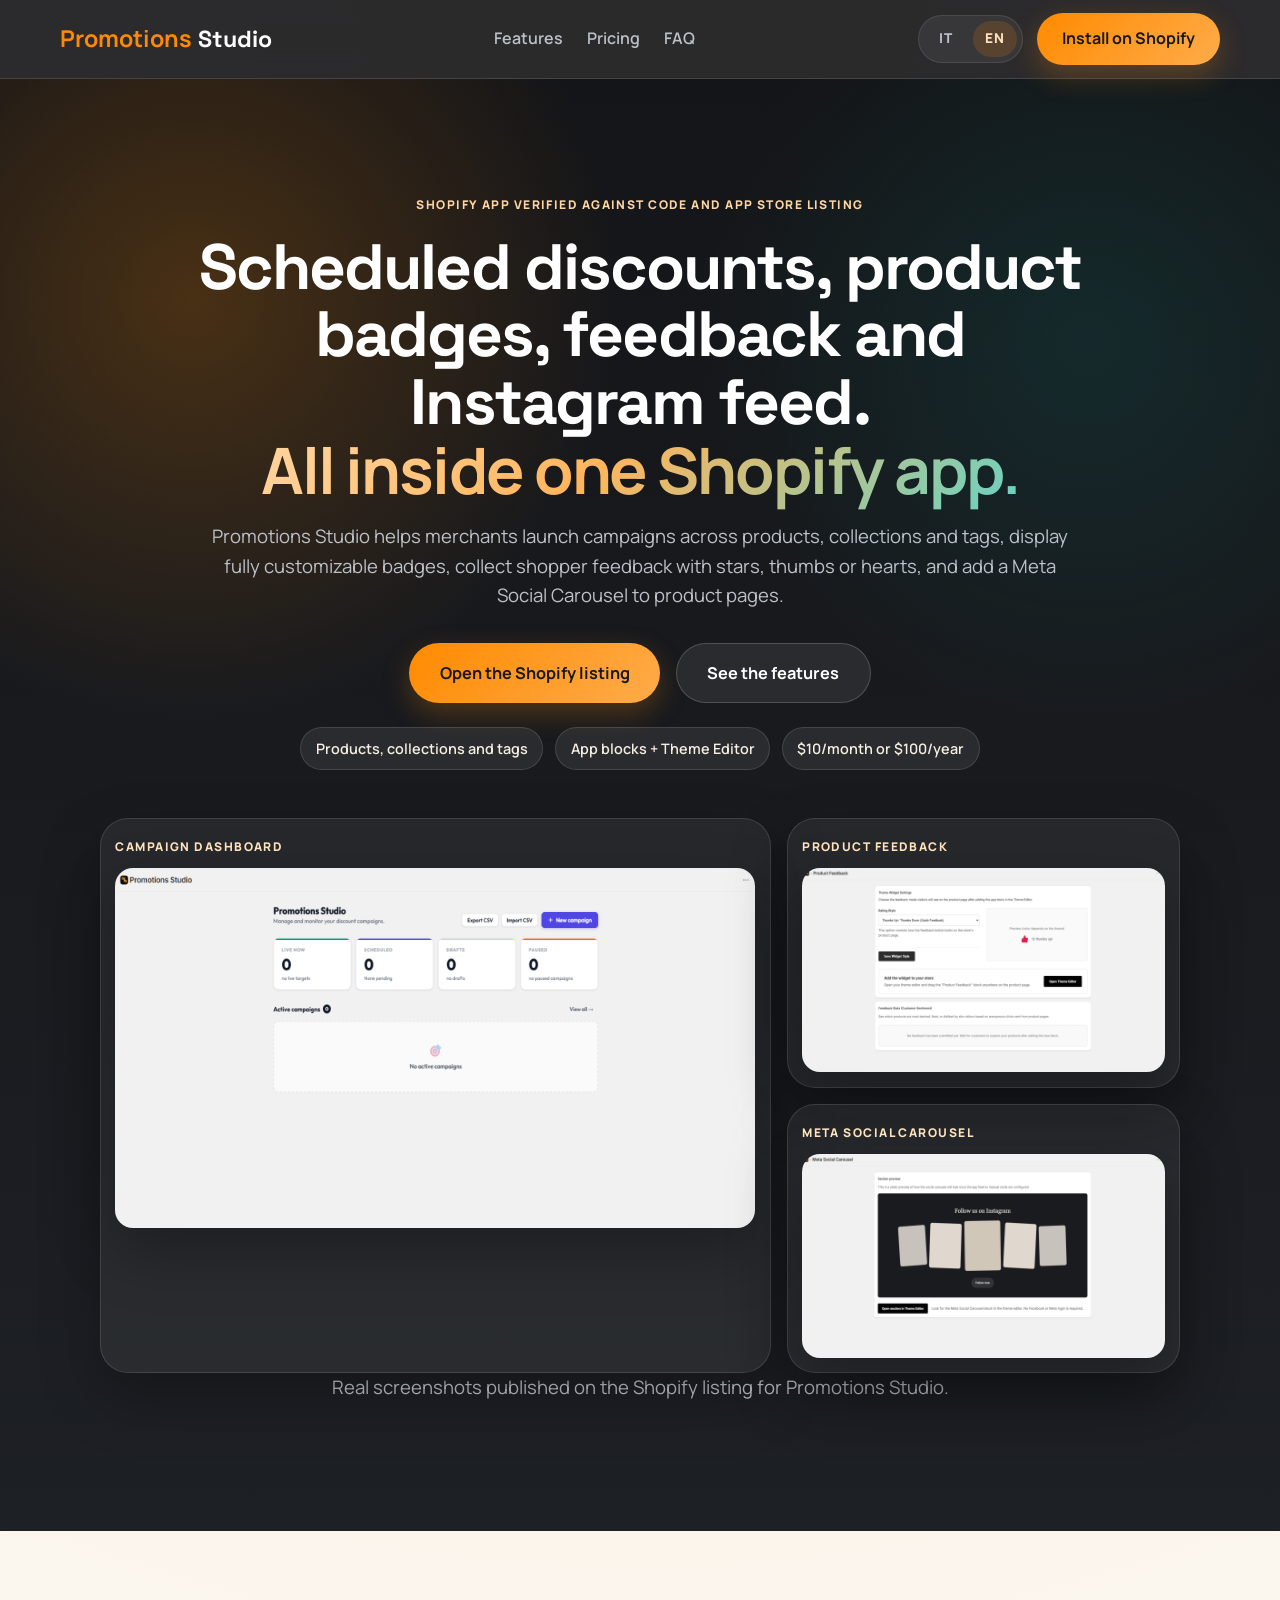
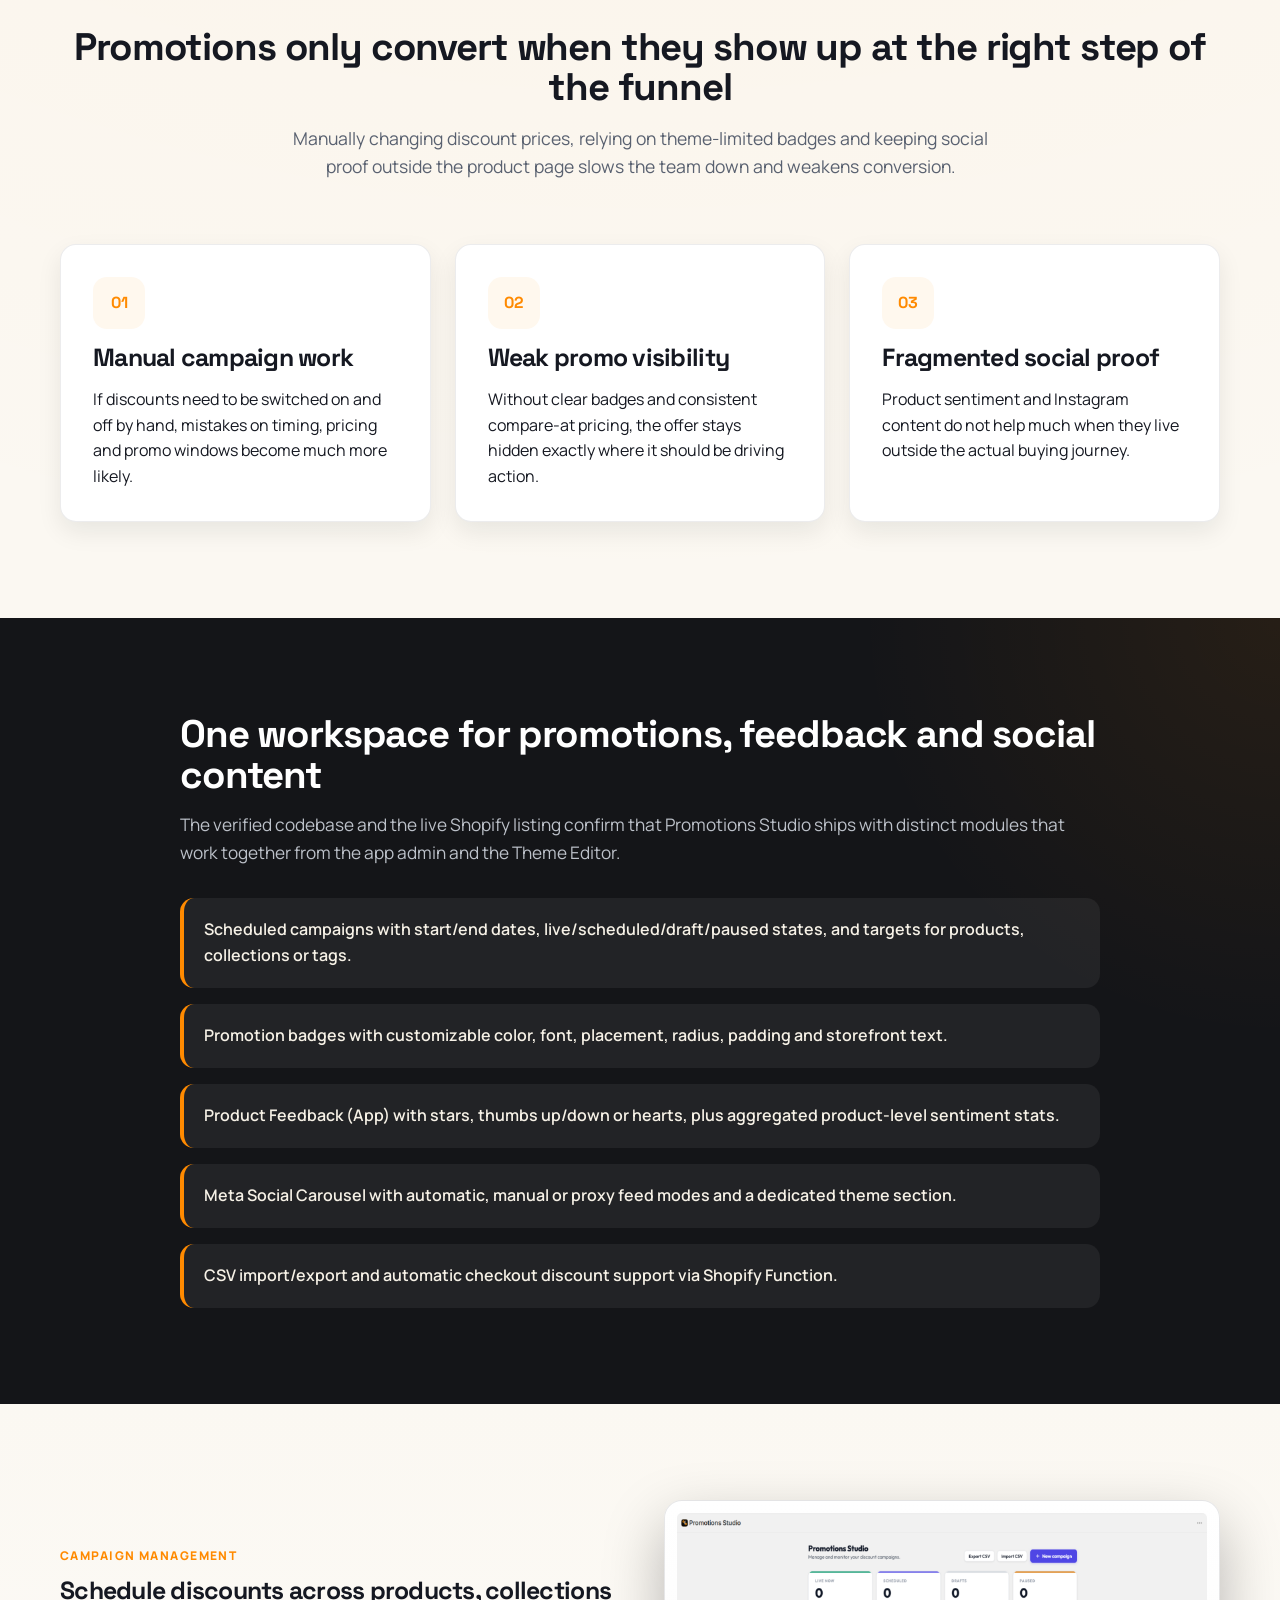
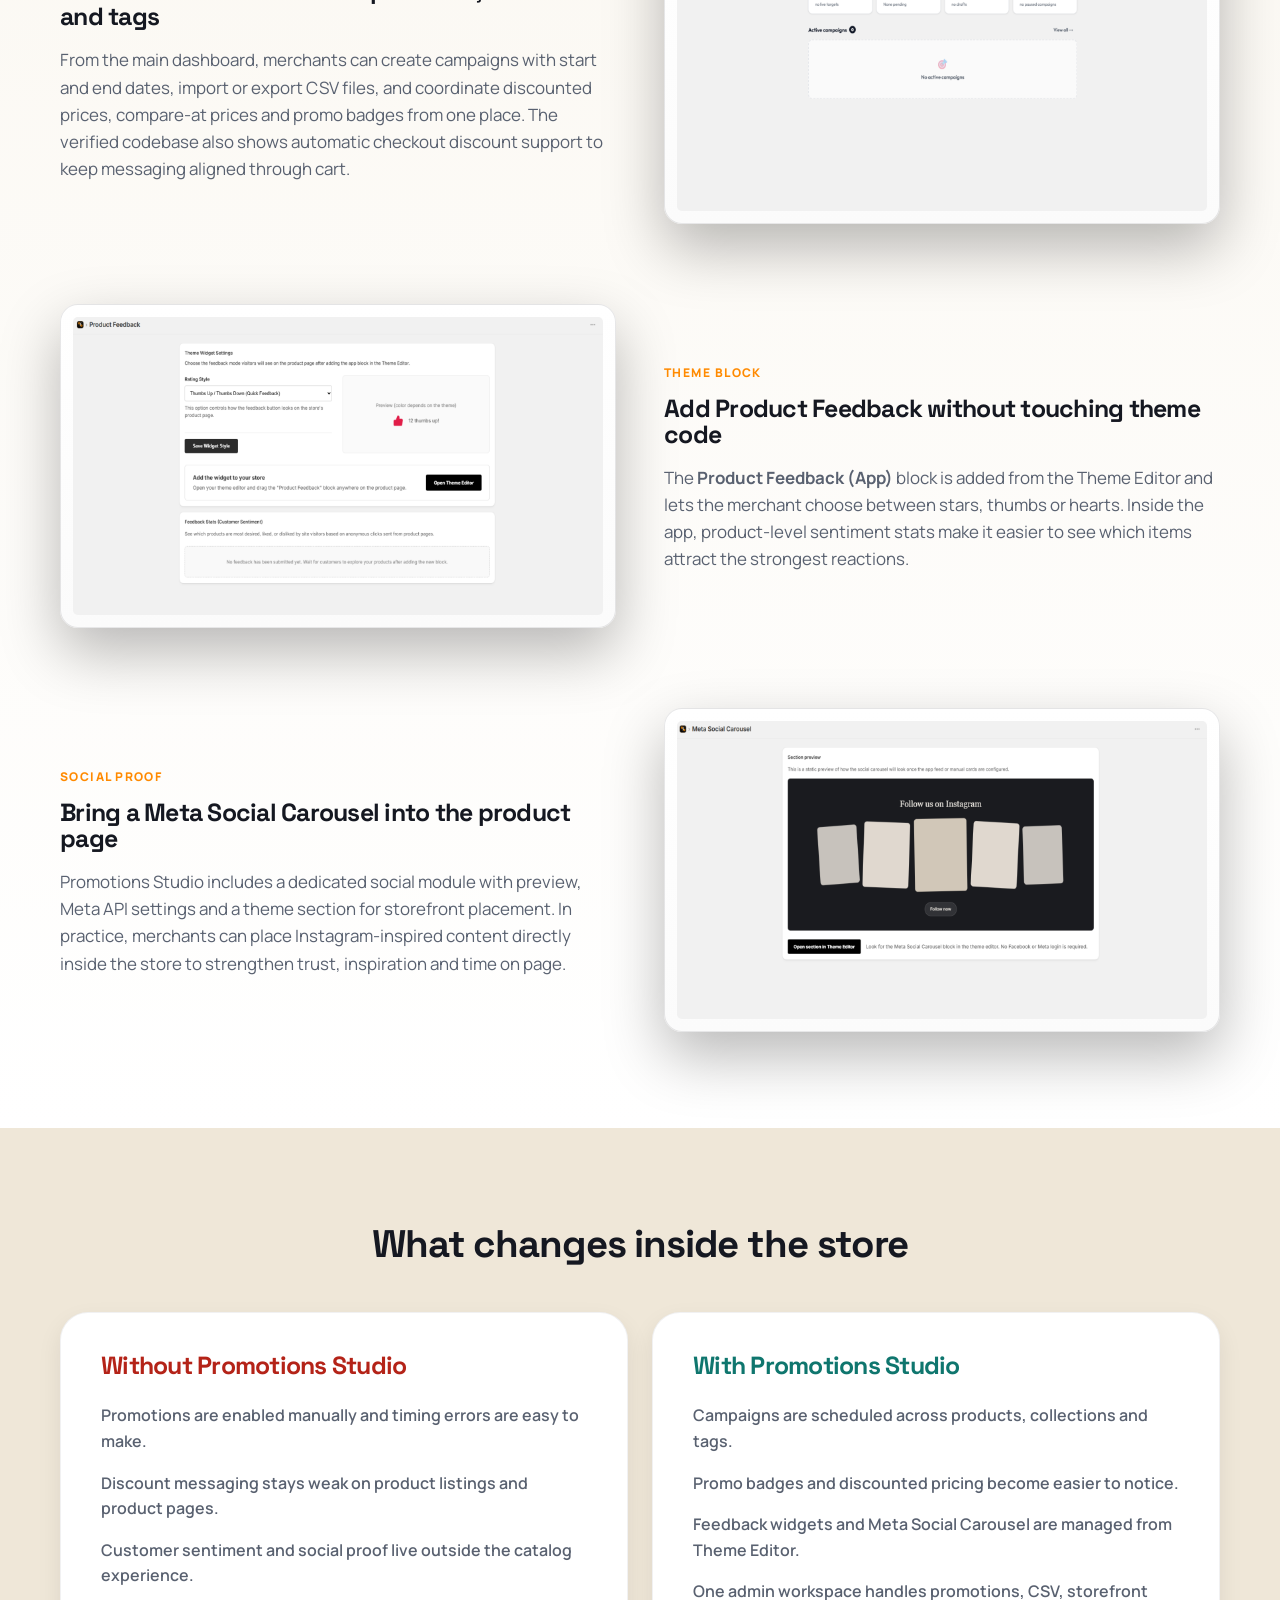
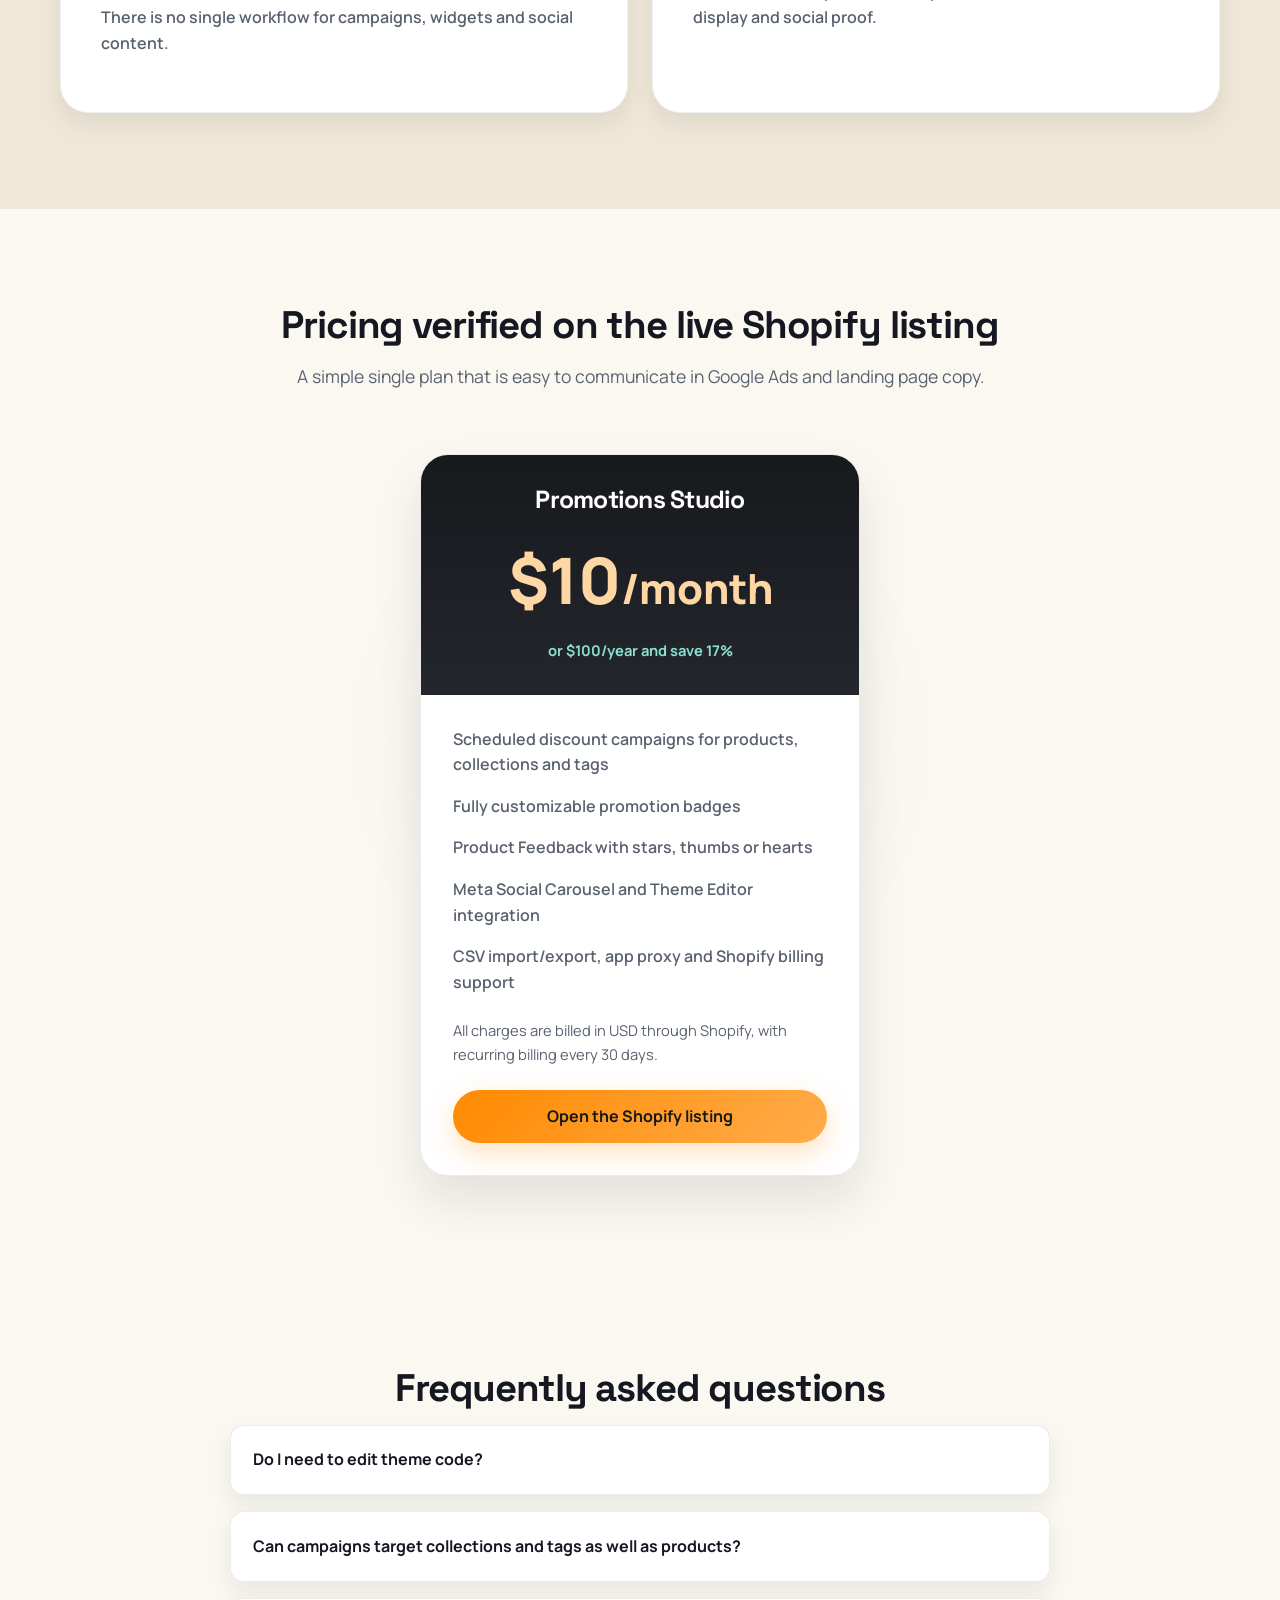
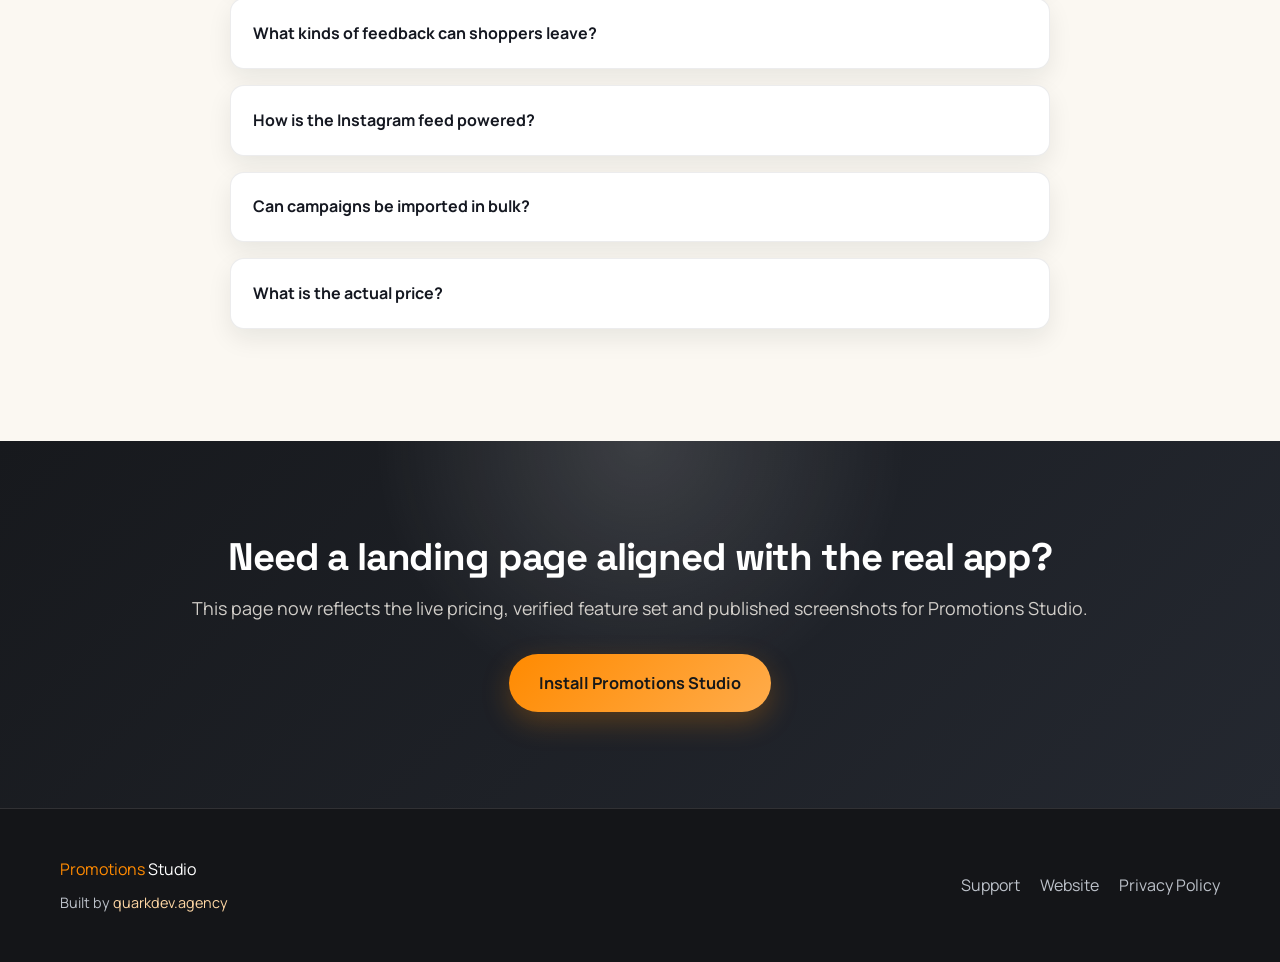
==== index-en.html @ 80489b56 "Publish Promotions Studio landing" ====
<!DOCTYPE html>
<html lang="en">
<head>
    <meta charset="UTF-8">
    <meta name="viewport" content="width=device-width, initial-scale=1.0">
    <title>Promotions Studio | Scheduled discounts, badges, feedback and Instagram feed for Shopify</title>
    <meta name="description" content="Promotions Studio helps Shopify merchants schedule discounts, customize product badges, collect feedback and display a Meta Social Carousel from one app.">
    <link rel="preconnect" href="https://fonts.googleapis.com">
    <link rel="preconnect" href="https://fonts.gstatic.com" crossorigin>
    <link href="https://fonts.googleapis.com/css2?family=Manrope:wght@400;500;600;700;800&family=Space+Grotesk:wght@500;700&display=swap" rel="stylesheet">
    <link rel="stylesheet" href="style.css">
</head>
<body>
    <nav class="navbar">
        <div class="container nav-container">
            <div class="logo">
                <span class="logo-accent">Promotions</span> Studio
            </div>
            <div class="nav-links">
                <a href="#features">Features</a>
                <a href="#pricing">Pricing</a>
                <a href="#faq">FAQ</a>
            </div>
            <div class="nav-actions">
                <div class="language-switch" aria-label="Select language">
                    <a href="index.html" class="lang-link" lang="it">IT</a>
                    <a href="index-en.html" class="lang-link is-active" lang="en">EN</a>
                </div>
                <a href="https://apps.shopify.com/promotions-studio?locale=en&utm_source=quarkdev.agency&utm_medium=homepage&utm_campaign=promotions_studio" class="btn btn-primary nav-btn" target="_blank" rel="noopener">Install on Shopify</a>
            </div>
        </div>
    </nav>

    <header class="hero">
        <div class="container hero-container">
            <div class="hero-content">
                <span class="eyebrow">Shopify app verified against code and App Store listing</span>
                <h1>Scheduled discounts, product badges, feedback and Instagram feed. <br><span class="text-gradient">All inside one Shopify app.</span></h1>
                <p>Promotions Studio helps merchants launch campaigns across products, collections and tags, display fully customizable badges, collect shopper feedback with stars, thumbs or hearts, and add a Meta Social Carousel to product pages.</p>
                <div class="hero-actions">
                    <a href="https://apps.shopify.com/promotions-studio?locale=en&utm_source=quarkdev.agency&utm_medium=homepage&utm_campaign=promotions_studio" class="btn btn-primary btn-large" target="_blank" rel="noopener">Open the Shopify listing</a>
                    <a href="#features" class="btn btn-secondary btn-large">See the features</a>
                </div>
                <div class="trust-microcopy">
                    <span>Products, collections and tags</span>
                    <span>App blocks + Theme Editor</span>
                    <span>$10/month or $100/year</span>
                </div>
            </div>
            <div class="hero-visual">
                <div class="hero-shot-grid">
                    <figure class="shot-card shot-main reveal">
                        <figcaption class="shot-label">Campaign dashboard</figcaption>
                        <img src="assets/real/campaign-dashboard.png" alt="Promotions Studio campaign dashboard" class="mockup-img" loading="lazy">
                    </figure>
                    <figure class="shot-card reveal">
                        <figcaption class="shot-label">Product Feedback</figcaption>
                        <img src="assets/real/feedback-widget.png" alt="Product Feedback widget in Promotions Studio" class="mockup-img" loading="lazy">
                    </figure>
                    <figure class="shot-card reveal">
                        <figcaption class="shot-label">Meta Social Carousel</figcaption>
                        <img src="assets/real/instagram-carousel.png" alt="Meta Social Carousel in Promotions Studio" class="mockup-img" loading="lazy">
                    </figure>
                </div>
                <p class="screenshot-note">Real screenshots published on the Shopify listing for Promotions Studio.</p>
            </div>
        </div>
    </header>

    <section class="problem-section" id="problem">
        <div class="container">
            <div class="section-header text-center">
                <h2>Promotions only convert when they show up at the right step of the funnel</h2>
                <p>Manually changing discount prices, relying on theme-limited badges and keeping social proof outside the product page slows the team down and weakens conversion.</p>
            </div>
            <div class="problem-grid">
                <div class="problem-card">
                    <div class="icon">01</div>
                    <h3>Manual campaign work</h3>
                    <p>If discounts need to be switched on and off by hand, mistakes on timing, pricing and promo windows become much more likely.</p>
                </div>
                <div class="problem-card">
                    <div class="icon">02</div>
                    <h3>Weak promo visibility</h3>
                    <p>Without clear badges and consistent compare-at pricing, the offer stays hidden exactly where it should be driving action.</p>
                </div>
                <div class="problem-card">
                    <div class="icon">03</div>
                    <h3>Fragmented social proof</h3>
                    <p>Product sentiment and Instagram content do not help much when they live outside the actual buying journey.</p>
                </div>
            </div>
        </div>
    </section>

    <section class="solution-section">
        <div class="container solution-container">
            <div class="solution-content">
                <h2>One workspace for promotions, feedback and social content</h2>
                <p>The verified codebase and the live Shopify listing confirm that Promotions Studio ships with distinct modules that work together from the app admin and the Theme Editor.</p>
                <ul class="target-list">
                    <li>Scheduled campaigns with start/end dates, live/scheduled/draft/paused states, and targets for products, collections or tags.</li>
                    <li>Promotion badges with customizable color, font, placement, radius, padding and storefront text.</li>
                    <li>Product Feedback (App) with stars, thumbs up/down or hearts, plus aggregated product-level sentiment stats.</li>
                    <li>Meta Social Carousel with automatic, manual or proxy feed modes and a dedicated theme section.</li>
                    <li>CSV import/export and automatic checkout discount support via Shopify Function.</li>
                </ul>
            </div>
        </div>
    </section>

    <section class="features-section" id="features">
        <div class="container">
            <div class="feature-row">
                <div class="feature-text">
                    <span class="feature-kicker">Campaign management</span>
                    <h3>Schedule discounts across products, collections and tags</h3>
                    <p>From the main dashboard, merchants can create campaigns with start and end dates, import or export CSV files, and coordinate discounted prices, compare-at prices and promo badges from one place. The verified codebase also shows automatic checkout discount support to keep messaging aligned through cart.</p>
                </div>
                <div class="feature-visual">
                    <img src="assets/real/campaign-dashboard.png" alt="Promotions Studio campaign dashboard" class="mockup-img glass-effect" loading="lazy">
                </div>
            </div>

            <div class="feature-row reverse">
                <div class="feature-text">
                    <span class="feature-kicker">Theme block</span>
                    <h3>Add Product Feedback without touching theme code</h3>
                    <p>The <strong>Product Feedback (App)</strong> block is added from the Theme Editor and lets the merchant choose between stars, thumbs or hearts. Inside the app, product-level sentiment stats make it easier to see which items attract the strongest reactions.</p>
                </div>
                <div class="feature-visual">
                    <img src="assets/real/feedback-widget.png" alt="Product Feedback screen in Promotions Studio" class="mockup-img glass-effect" loading="lazy">
                </div>
            </div>

            <div class="feature-row">
                <div class="feature-text">
                    <span class="feature-kicker">Social proof</span>
                    <h3>Bring a Meta Social Carousel into the product page</h3>
                    <p>Promotions Studio includes a dedicated social module with preview, Meta API settings and a theme section for storefront placement. In practice, merchants can place Instagram-inspired content directly inside the store to strengthen trust, inspiration and time on page.</p>
                </div>
                <div class="feature-visual">
                    <img src="assets/real/instagram-carousel.png" alt="Meta Social Carousel preview in Promotions Studio" class="mockup-img glass-effect" loading="lazy">
                </div>
            </div>
        </div>
    </section>

    <section class="comparison-section">
        <div class="container">
            <h2 class="text-center">What changes inside the store</h2>
            <div class="comparison-grid">
                <div class="comparison-card before">
                    <h3 class="badge-red">Without Promotions Studio</h3>
                    <ul>
                        <li>Promotions are enabled manually and timing errors are easy to make.</li>
                        <li>Discount messaging stays weak on product listings and product pages.</li>
                        <li>Customer sentiment and social proof live outside the catalog experience.</li>
                        <li>There is no single workflow for campaigns, widgets and social content.</li>
                    </ul>
                </div>
                <div class="comparison-card after">
                    <h3 class="badge-green">With Promotions Studio</h3>
                    <ul>
                        <li>Campaigns are scheduled across products, collections and tags.</li>
                        <li>Promo badges and discounted pricing become easier to notice.</li>
                        <li>Feedback widgets and Meta Social Carousel are managed from Theme Editor.</li>
                        <li>One admin workspace handles promotions, CSV, storefront display and social proof.</li>
                    </ul>
                </div>
            </div>
        </div>
    </section>

    <section class="pricing-section" id="pricing">
        <div class="container">
            <div class="section-header text-center">
                <h2>Pricing verified on the live Shopify listing</h2>
                <p>A simple single plan that is easy to communicate in Google Ads and landing page copy.</p>
            </div>
            <div class="pricing-card">
                <div class="pricing-header">
                    <h3>Promotions Studio</h3>
                    <div class="price"><span>$10</span>/month</div>
                    <div class="price-yearly">or $100/year and save 17%</div>
                </div>
                <div class="pricing-body">
                    <ul>
                        <li>Scheduled discount campaigns for products, collections and tags</li>
                        <li>Fully customizable promotion badges</li>
                        <li>Product Feedback with stars, thumbs or hearts</li>
                        <li>Meta Social Carousel and Theme Editor integration</li>
                        <li>CSV import/export, app proxy and Shopify billing support</li>
                    </ul>
                    <p class="pricing-note">All charges are billed in USD through Shopify, with recurring billing every 30 days.</p>
                    <a href="https://apps.shopify.com/promotions-studio?locale=en&utm_source=quarkdev.agency&utm_medium=homepage&utm_campaign=promotions_studio" class="btn btn-primary btn-full" target="_blank" rel="noopener">Open the Shopify listing</a>
                </div>
            </div>
        </div>
    </section>

    <section class="faq-section" id="faq">
        <div class="container faq-container">
            <h2 class="text-center">Frequently asked questions</h2>
            <div class="faq-list">
                <details class="faq-item">
                    <summary>Do I need to edit theme code?</summary>
                    <p>No. The app uses Theme Editor blocks and sections, including Product Feedback and Meta Social Carousel, plus a storefront embed for promo badges and discount pricing.</p>
                </details>
                <details class="faq-item">
                    <summary>Can campaigns target collections and tags as well as products?</summary>
                    <p>Yes. The app logic supports products, collections and tags, together with start/end dates and centralized campaign management.</p>
                </details>
                <details class="faq-item">
                    <summary>What kinds of feedback can shoppers leave?</summary>
                    <p>Three modes are available: stars, thumbs up/down and hearts. The app also shows aggregated product-level sentiment stats.</p>
                </details>
                <details class="faq-item">
                    <summary>How is the Instagram feed powered?</summary>
                    <p>The module supports Meta/Instagram API settings, manual mode and external proxy/JSON feed mode, depending on the merchant setup.</p>
                </details>
                <details class="faq-item">
                    <summary>Can campaigns be imported in bulk?</summary>
                    <p>Yes. The Promotions module includes CSV import/export actions for faster merchandising and seasonal campaign work.</p>
                </details>
                <details class="faq-item">
                    <summary>What is the actual price?</summary>
                    <p>The live Shopify listing currently shows $10/month or $100/year, billed in USD through Shopify.</p>
                </details>
            </div>
        </div>
    </section>

    <section class="final-cta text-center">
        <div class="container">
            <h2>Need a landing page aligned with the real app?</h2>
            <p>This page now reflects the live pricing, verified feature set and published screenshots for Promotions Studio.</p>
            <a href="https://apps.shopify.com/promotions-studio?locale=en&utm_source=quarkdev.agency&utm_medium=homepage&utm_campaign=promotions_studio" class="btn btn-primary btn-large" target="_blank" rel="noopener">Install Promotions Studio</a>
        </div>
    </section>

    <footer>
        <div class="container footer-container">
            <div class="footer-brand">
                <span class="logo-accent">Promotions</span> Studio
                <p>Built by <a href="https://quarkdev.agency" target="_blank" rel="noopener">quarkdev.agency</a></p>
            </div>
            <div class="footer-links">
                <a href="mailto:quarkteam00@gmail.com">Support</a>
                <a href="https://quarkdev.agency" target="_blank" rel="noopener">Website</a>
                <a href="https://promostudio.quarkdev.agency/privacy-policy" target="_blank" rel="noopener">Privacy Policy</a>
            </div>
        </div>
    </footer>

    <script src="script.js"></script>
</body>
</html>
---- style.css ----
:root {
    --bg-dark: #141518;
    --bg-card: #1d1f23;
    --bg-light: #fbf8f2;
    --bg-section: #efe7d8;
    --bg-soft: #fff8ee;
    --primary: #ff8a00;
    --primary-hover: #e06f00;
    --secondary: #0f766e;
    --secondary-soft: #d7f3ec;
    --text-light: #fffaf3;
    --text-muted: #bcc1c9;
    --text-dark: #151821;
    --text-dark-muted: #596170;
    --border-color: rgba(255, 255, 255, 0.12);
    --border-soft: rgba(21, 24, 33, 0.08);
    --shadow-sm: 0 10px 24px rgba(18, 22, 31, 0.08);
    --shadow-lg: 0 24px 60px rgba(0, 0, 0, 0.28);
    --radius-md: 16px;
    --radius-lg: 28px;
    --transition: all 0.28s cubic-bezier(0.2, 0.8, 0.2, 1);
    --font-sans: "Manrope", system-ui, -apple-system, BlinkMacSystemFont, sans-serif;
    --font-display: "Space Grotesk", var(--font-sans);
}

@media (prefers-reduced-motion: reduce) {
    * {
        animation-duration: 0.01ms !important;
        animation-iteration-count: 1 !important;
        transition-duration: 0.01ms !important;
        scroll-behavior: auto !important;
    }
}

* {
    margin: 0;
    padding: 0;
    box-sizing: border-box;
}

html {
    scroll-behavior: smooth;
    font-family: var(--font-sans);
}

body {
    background:
        radial-gradient(circle at top, rgba(255, 138, 0, 0.08), transparent 30%),
        var(--bg-light);
    color: var(--text-dark);
    line-height: 1.6;
}

img {
    display: block;
}

.text-center {
    text-align: center;
}

.container {
    width: 100%;
    max-width: 1200px;
    margin: 0 auto;
    padding: 0 20px;
}

h1,
h2,
h3 {
    font-family: var(--font-display);
    line-height: 1.05;
    margin-bottom: 1rem;
    font-weight: 700;
    letter-spacing: -0.03em;
}

h1 {
    font-size: clamp(3rem, 5vw, 4.8rem);
}

h2 {
    font-size: clamp(2.2rem, 3vw, 3.3rem);
}

h3 {
    font-size: 1.55rem;
}

p,
li,
summary,
a,
button,
span {
    font-family: var(--font-sans);
}

.text-gradient {
    background: linear-gradient(135deg, #ffd6a3, #ffb55c 45%, #68d2c4);
    -webkit-background-clip: text;
    -webkit-text-fill-color: transparent;
}

.eyebrow,
.feature-kicker,
.shot-label {
    display: inline-flex;
    align-items: center;
    gap: 0.5rem;
    text-transform: uppercase;
    letter-spacing: 0.12em;
    font-size: 0.75rem;
    font-weight: 800;
}

.eyebrow {
    margin-bottom: 1.25rem;
    color: #ffd6a3;
}

.feature-kicker {
    margin-bottom: 0.85rem;
    color: var(--primary);
}

.btn {
    display: inline-flex;
    align-items: center;
    justify-content: center;
    padding: 0.85rem 1.55rem;
    border-radius: 999px;
    font-weight: 700;
    text-decoration: none;
    transition: var(--transition);
    cursor: pointer;
    border: none;
}

.btn-primary {
    background: linear-gradient(135deg, var(--primary), #ffac4b);
    color: #171819;
    box-shadow: 0 10px 28px rgba(255, 138, 0, 0.25);
}

.btn-primary:hover {
    transform: translateY(-2px);
    box-shadow: 0 14px 34px rgba(255, 138, 0, 0.34);
}

.btn-secondary {
    background: rgba(255, 255, 255, 0.08);
    color: white;
    backdrop-filter: blur(12px);
    border: 1px solid rgba(255, 255, 255, 0.18);
}

.btn-secondary:hover {
    background: rgba(255, 255, 255, 0.15);
    transform: translateY(-2px);
}

.btn-large {
    padding: 1rem 1.9rem;
    font-size: 1.02rem;
}

.btn-full {
    width: 100%;
}

.navbar {
    position: sticky;
    top: 0;
    z-index: 100;
    background: rgba(20, 21, 24, 0.9);
    backdrop-filter: blur(14px);
    border-bottom: 1px solid var(--border-color);
}

.nav-container {
    display: flex;
    justify-content: space-between;
    align-items: center;
    min-height: 78px;
    gap: 1rem;
}

.logo {
    color: white;
    font-family: var(--font-display);
    font-size: 1.45rem;
    font-weight: 700;
}

.logo-accent {
    color: var(--primary);
}

.nav-links {
    display: flex;
    align-items: center;
    gap: 1.5rem;
}

.nav-actions {
    display: flex;
    align-items: center;
    gap: 0.9rem;
}

.language-switch {
    display: inline-flex;
    align-items: center;
    gap: 0.35rem;
    padding: 0.3rem;
    border-radius: 999px;
    background: rgba(255, 255, 255, 0.06);
    border: 1px solid rgba(255, 255, 255, 0.1);
}

.lang-link {
    display: inline-flex;
    align-items: center;
    justify-content: center;
    min-width: 44px;
    min-height: 36px;
    padding: 0.25rem 0.7rem;
    border-radius: 999px;
    color: var(--text-muted);
    text-decoration: none;
    font-size: 0.85rem;
    font-weight: 800;
    letter-spacing: 0.08em;
    transition: var(--transition);
}

.lang-link:hover {
    color: white;
}

.lang-link.is-active {
    background: rgba(255, 138, 0, 0.16);
    color: #ffe1bd;
}

.nav-links a {
    color: var(--text-muted);
    text-decoration: none;
    font-weight: 600;
    transition: color 0.2s ease;
}

.nav-links a:hover {
    color: white;
}

.hero {
    position: relative;
    overflow: hidden;
    padding: 7rem 0 6rem;
    color: white;
    background:
        radial-gradient(circle at 15% 15%, rgba(255, 138, 0, 0.22), transparent 26%),
        radial-gradient(circle at 85% 18%, rgba(15, 118, 110, 0.2), transparent 24%),
        linear-gradient(180deg, #141518 0%, #1d2025 100%);
}

.hero-content {
    text-align: center;
    max-width: 900px;
    margin: 0 auto 3rem;
}

.hero p {
    font-size: 1.16rem;
    color: var(--text-muted);
    max-width: 860px;
    margin: 0 auto 2rem;
}

.hero-actions {
    display: flex;
    gap: 1rem;
    justify-content: center;
    margin-bottom: 1.5rem;
    flex-wrap: wrap;
}

.trust-microcopy {
    display: flex;
    justify-content: center;
    gap: 0.75rem;
    flex-wrap: wrap;
}

.trust-microcopy span {
    padding: 0.55rem 0.9rem;
    border-radius: 999px;
    background: rgba(255, 255, 255, 0.08);
    border: 1px solid rgba(255, 255, 255, 0.12);
    color: #f5eee3;
    font-size: 0.9rem;
    font-weight: 600;
}

.hero-visual {
    max-width: 1080px;
    margin: 0 auto;
}

.hero-shot-grid {
    display: grid;
    grid-template-columns: minmax(0, 1.45fr) minmax(0, 0.85fr);
    gap: 1rem;
    align-items: stretch;
}

.shot-card {
    background: rgba(255, 255, 255, 0.06);
    border: 1px solid rgba(255, 255, 255, 0.12);
    border-radius: var(--radius-lg);
    padding: 0.9rem;
    box-shadow: var(--shadow-lg);
}

.shot-main {
    grid-row: span 2;
}

.shot-label {
    color: #ffe3bc;
    margin-bottom: 0.75rem;
}

.screenshot-note {
    margin-top: 1rem;
    text-align: center;
    color: rgba(255, 250, 243, 0.72);
    font-size: 0.92rem;
}

.mockup-img {
    width: 100%;
    border-radius: calc(var(--radius-lg) - 10px);
    box-shadow: var(--shadow-lg);
}

section {
    padding: 6rem 0;
}

.section-header {
    margin-bottom: 4rem;
}

.section-header p {
    color: var(--text-dark-muted);
    font-size: 1.1rem;
    max-width: 700px;
    margin: 0 auto;
}

.problem-grid {
    display: grid;
    grid-template-columns: repeat(auto-fit, minmax(250px, 1fr));
    gap: 1.5rem;
}

.problem-card {
    background: white;
    padding: 2rem;
    border-radius: var(--radius-md);
    text-align: left;
    border: 1px solid var(--border-soft);
    box-shadow: var(--shadow-sm);
}

.problem-card .icon {
    width: 52px;
    height: 52px;
    display: inline-flex;
    align-items: center;
    justify-content: center;
    margin-bottom: 1rem;
    border-radius: 14px;
    background: var(--bg-soft);
    color: var(--primary);
    font-family: var(--font-display);
    font-weight: 700;
}

.solution-section {
    background:
        radial-gradient(circle at top right, rgba(255, 138, 0, 0.08), transparent 28%),
        var(--bg-dark);
    color: white;
}

.solution-content {
    max-width: 920px;
    margin: 0 auto;
}

.solution-content p {
    color: var(--text-muted);
    font-size: 1.08rem;
    margin-bottom: 2rem;
}

.target-list {
    list-style: none;
    display: grid;
    gap: 1rem;
}

.target-list li {
    padding: 1.2rem 1.25rem;
    background: rgba(255, 255, 255, 0.06);
    border-left: 4px solid var(--primary);
    border-radius: 14px;
    font-weight: 600;
    color: #f6f1e6;
}

.features-section {
    background: linear-gradient(180deg, var(--bg-light) 0%, #fff 100%);
}

.feature-row {
    display: flex;
    align-items: center;
    gap: 3rem;
    margin-bottom: 5rem;
}

.feature-row:last-child {
    margin-bottom: 0;
}

.feature-row.reverse {
    flex-direction: row-reverse;
}

.feature-text,
.feature-visual {
    flex: 1;
}

.feature-text p {
    color: var(--text-dark-muted);
    font-size: 1.06rem;
}

.glass-effect {
    border: 1px solid rgba(21, 24, 33, 0.1);
    background: linear-gradient(180deg, #fff, #fbfbfb);
    padding: 12px;
}

.comparison-section {
    background: var(--bg-section);
}

.comparison-grid {
    display: grid;
    grid-template-columns: 1fr 1fr;
    gap: 1.5rem;
    margin-top: 3rem;
}

.comparison-card {
    background: white;
    padding: 2.5rem;
    border-radius: var(--radius-lg);
    box-shadow: var(--shadow-sm);
    border: 1px solid rgba(21, 24, 33, 0.06);
}

.comparison-card ul {
    list-style: none;
    margin-top: 1.5rem;
}

.comparison-card li {
    margin-bottom: 1rem;
    font-weight: 600;
    color: var(--text-dark-muted);
}

.badge-red {
    color: #b42318;
}

.badge-green {
    color: var(--secondary);
}

.pricing-section {
    background:
        radial-gradient(circle at center, rgba(15, 118, 110, 0.06), transparent 36%),
        var(--bg-light);
}

.pricing-card {
    max-width: 440px;
    margin: 0 auto;
    background: white;
    border-radius: var(--radius-lg);
    box-shadow: 0 24px 48px rgba(18, 22, 31, 0.1);
    overflow: hidden;
    border: 1px solid var(--border-soft);
}

.pricing-header {
    background: linear-gradient(180deg, #17191d 0%, #23262c 100%);
    color: white;
    padding: 2rem;
    text-align: center;
}

.pricing-header .price {
    font-size: 2.6rem;
    font-weight: 800;
    color: #ffd7a4;
    margin: 1rem 0 0.5rem;
}

.pricing-header .price span {
    font-size: 4rem;
}

.pricing-header .price-yearly {
    color: #8ae0d2;
    font-size: 0.92rem;
    font-weight: 700;
}

.pricing-body {
    padding: 2rem;
}

.pricing-body ul {
    list-style: none;
    margin-bottom: 1.5rem;
}

.pricing-body li {
    margin-bottom: 1rem;
    color: var(--text-dark-muted);
    font-weight: 600;
}

.pricing-note {
    font-size: 0.92rem;
    color: var(--text-dark-muted);
    margin-bottom: 1.5rem;
}

.faq-container {
    max-width: 860px;
    margin: 0 auto;
}

.faq-item {
    background: white;
    border: 1px solid rgba(21, 24, 33, 0.08);
    border-radius: 14px;
    margin-bottom: 1rem;
    padding: 1.35rem 1.4rem;
    box-shadow: var(--shadow-sm);
}

.faq-item summary {
    font-weight: 700;
    cursor: pointer;
    list-style: none;
    position: relative;
    padding-right: 2rem;
}

.faq-item summary::-webkit-details-marker {
    display: none;
}

.faq-item p {
    margin-top: 1rem;
    color: var(--text-dark-muted);
}

.final-cta {
    background:
        radial-gradient(circle at top, rgba(255, 255, 255, 0.14), transparent 36%),
        linear-gradient(135deg, #17191d, #242830);
    color: white;
}

.final-cta p {
    margin-bottom: 2rem;
    font-size: 1.12rem;
    color: rgba(255, 250, 243, 0.8);
}

footer {
    background: var(--bg-dark);
    color: white;
    padding: 3rem 0;
    border-top: 1px solid var(--border-color);
}

.footer-container {
    display: flex;
    justify-content: space-between;
    align-items: center;
    gap: 1rem;
}

.footer-brand p {
    color: var(--text-muted);
    font-size: 0.9rem;
    margin-top: 0.5rem;
}

.footer-brand a {
    color: #ffd7a4;
    text-decoration: none;
}

.footer-links {
    display: flex;
    flex-wrap: wrap;
    gap: 1.25rem;
}

.footer-links a {
    color: var(--text-muted);
    text-decoration: none;
}

.footer-links a:hover {
    color: white;
}

@media (max-width: 900px) {
    .hero-shot-grid {
        grid-template-columns: 1fr;
    }

    .shot-main {
        grid-row: auto;
    }
}

@media (max-width: 768px) {
    section {
        padding: 4.5rem 0;
    }

    h1 {
        font-size: 2.6rem;
    }

    h2 {
        font-size: 2rem;
    }

    .hero {
        padding-top: 5.5rem;
    }

    .hero-actions,
    .trust-microcopy {
        flex-direction: column;
        align-items: stretch;
    }

    .feature-row,
    .feature-row.reverse,
    .footer-container,
    .nav-container {
        flex-direction: column;
        text-align: center;
    }

    .nav-actions {
        flex-direction: column;
    }

    .comparison-grid {
        grid-template-columns: 1fr;
    }

    .nav-links {
        display: none;
    }
}

.reveal {
    opacity: 0;
    transform: translateY(30px);
    transition: all 0.6s ease-out;
}

.reveal.active {
    opacity: 1;
    transform: translateY(0);
}
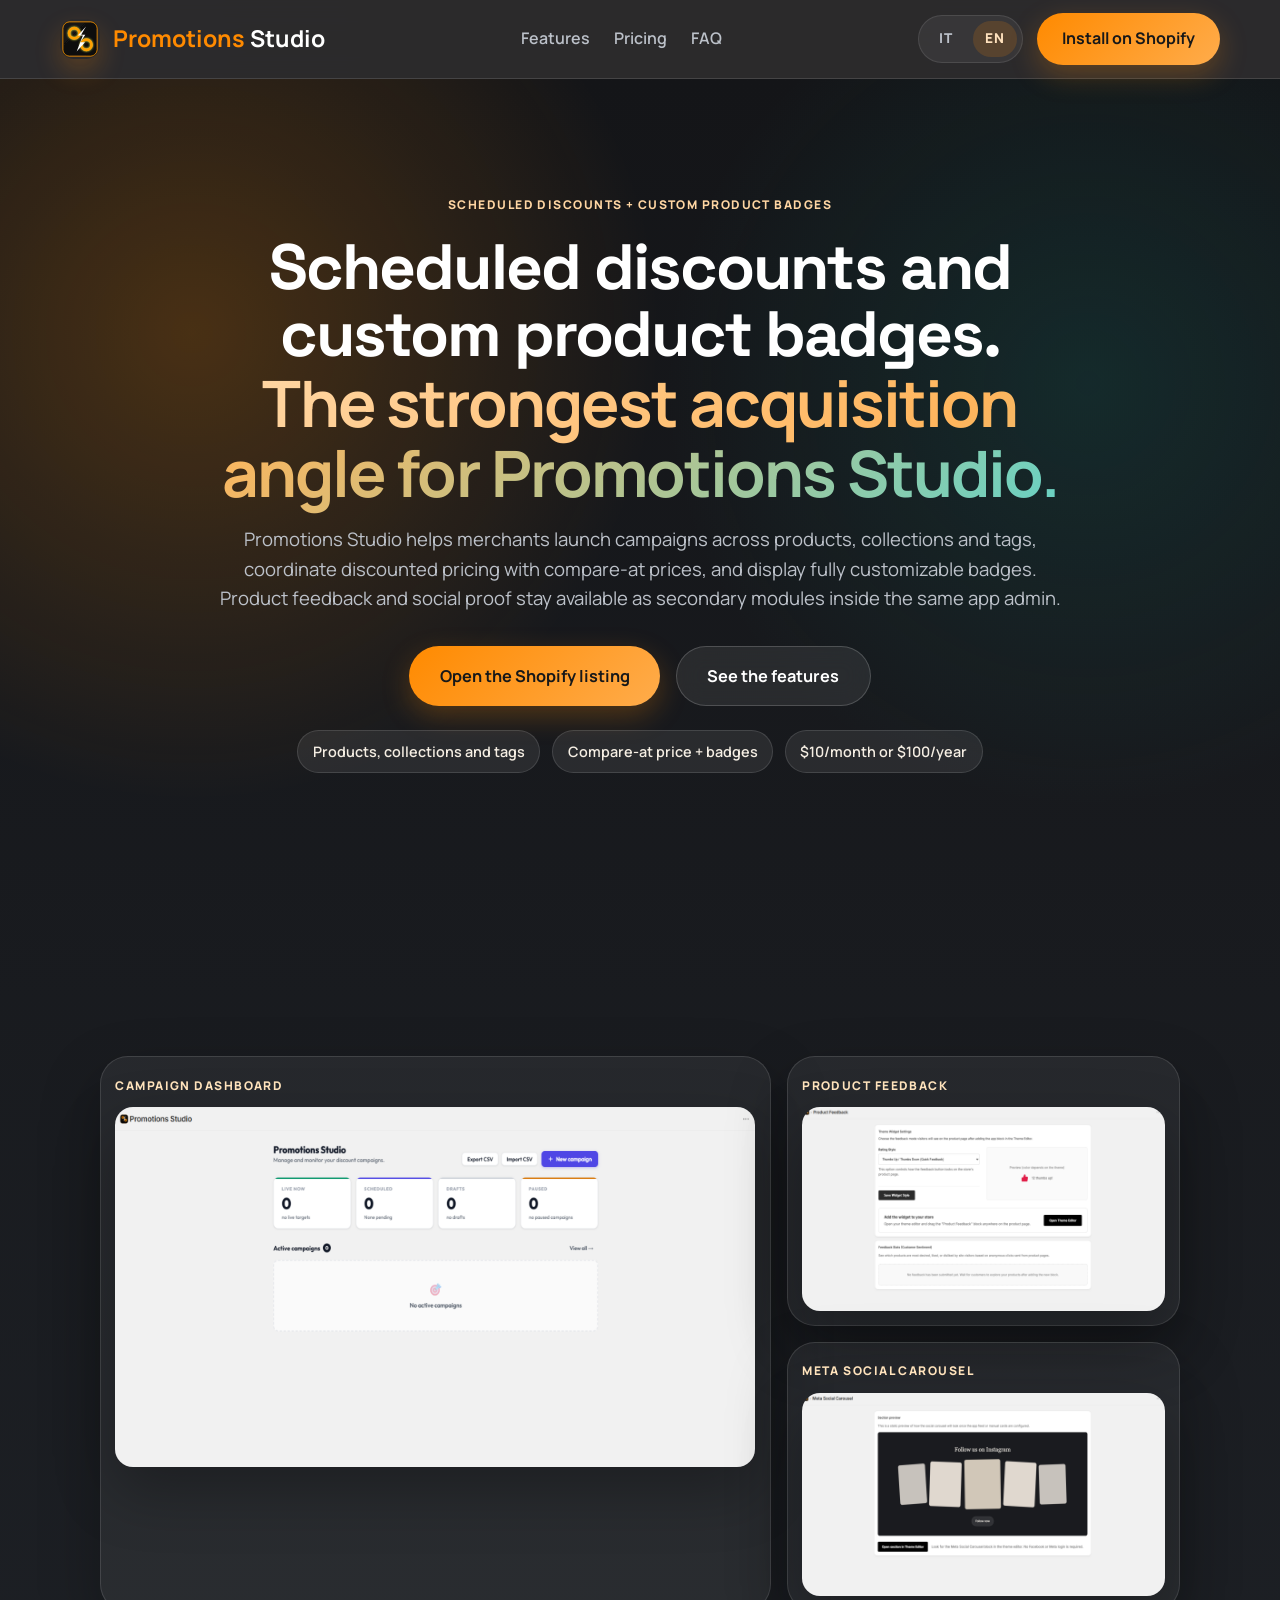
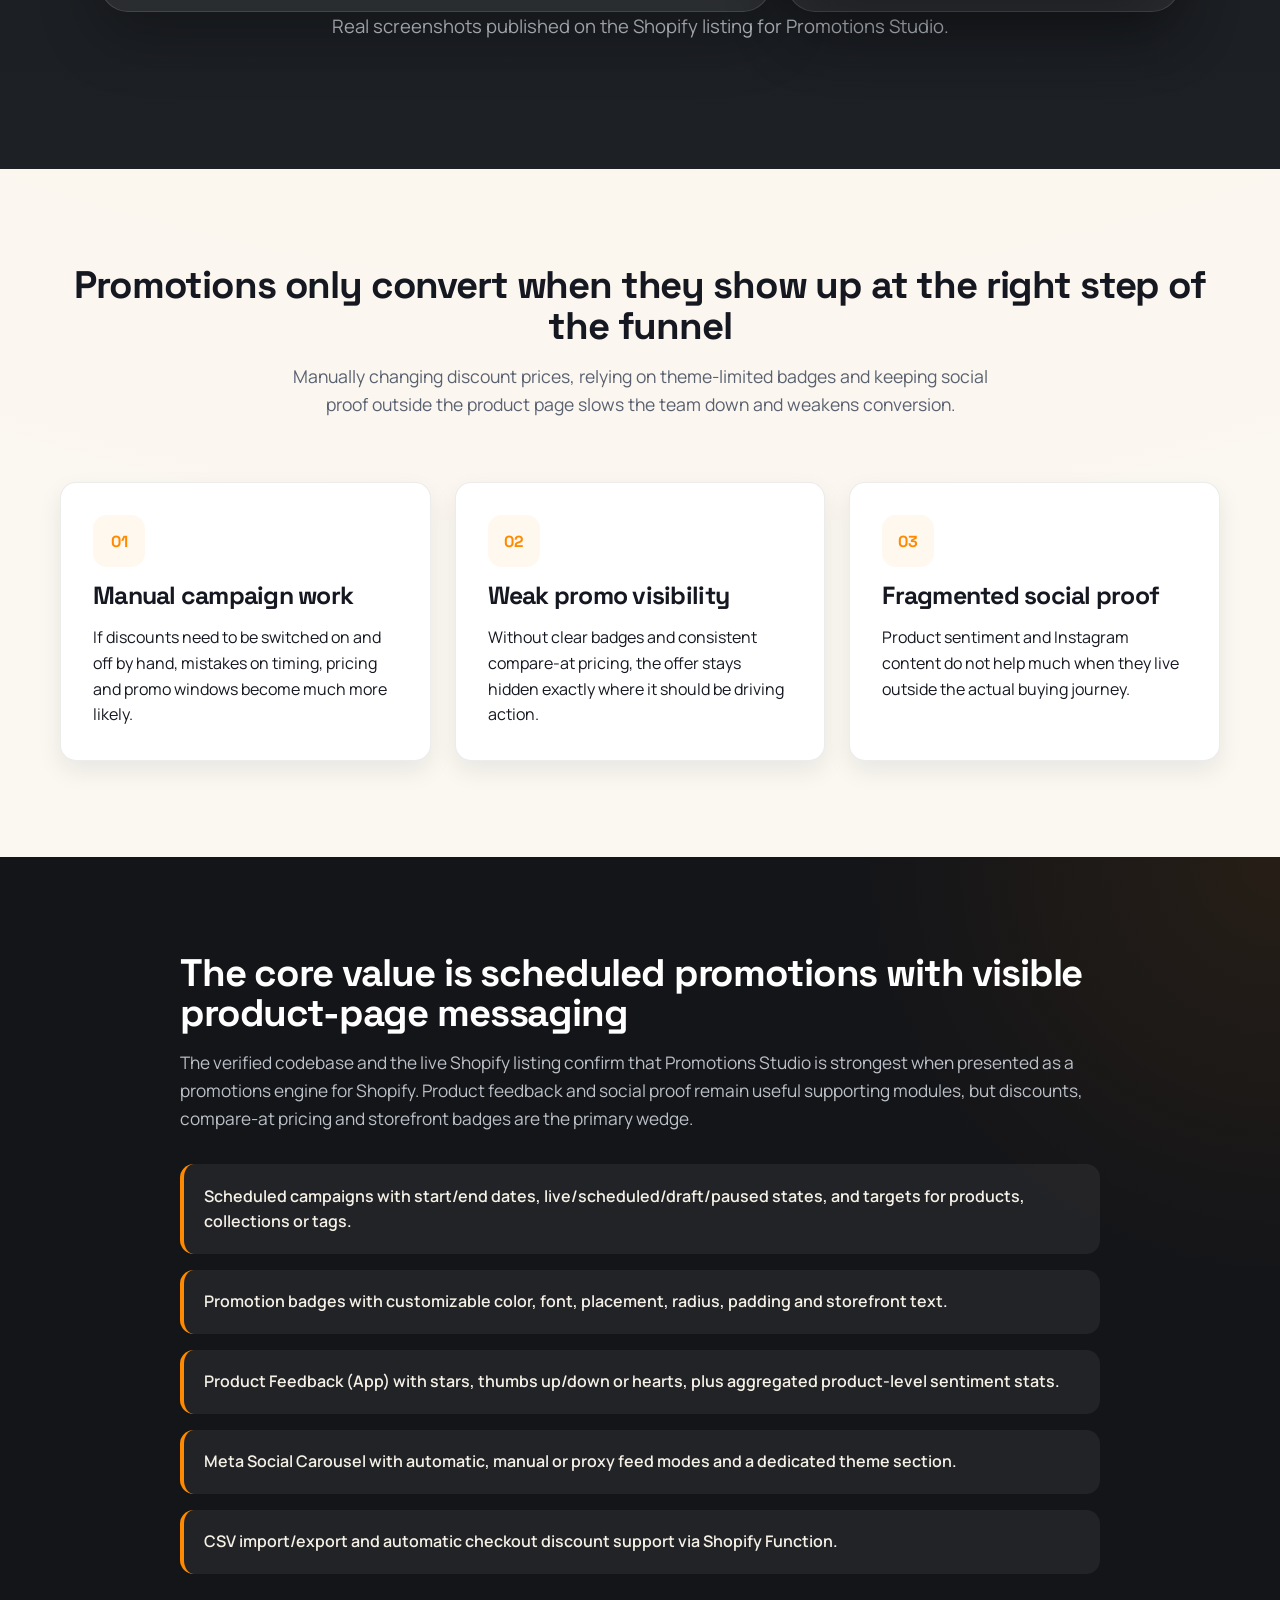
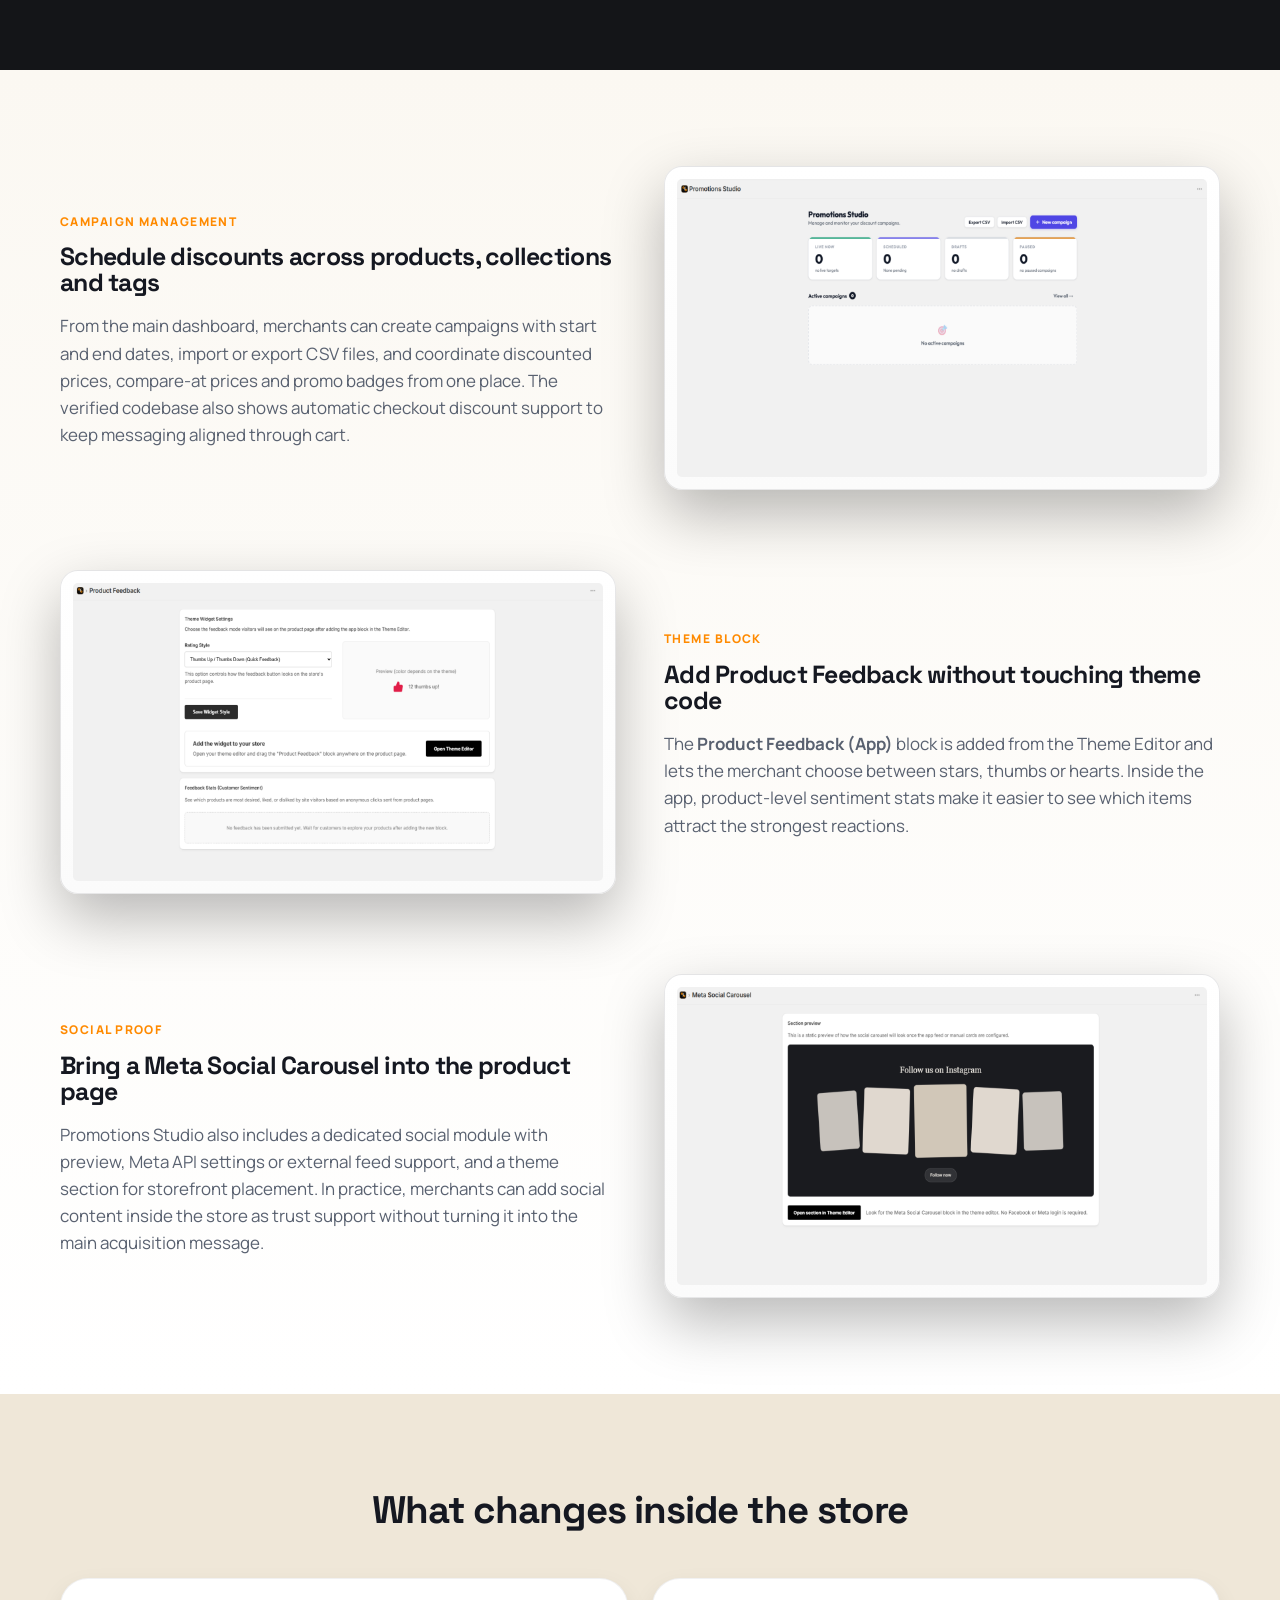
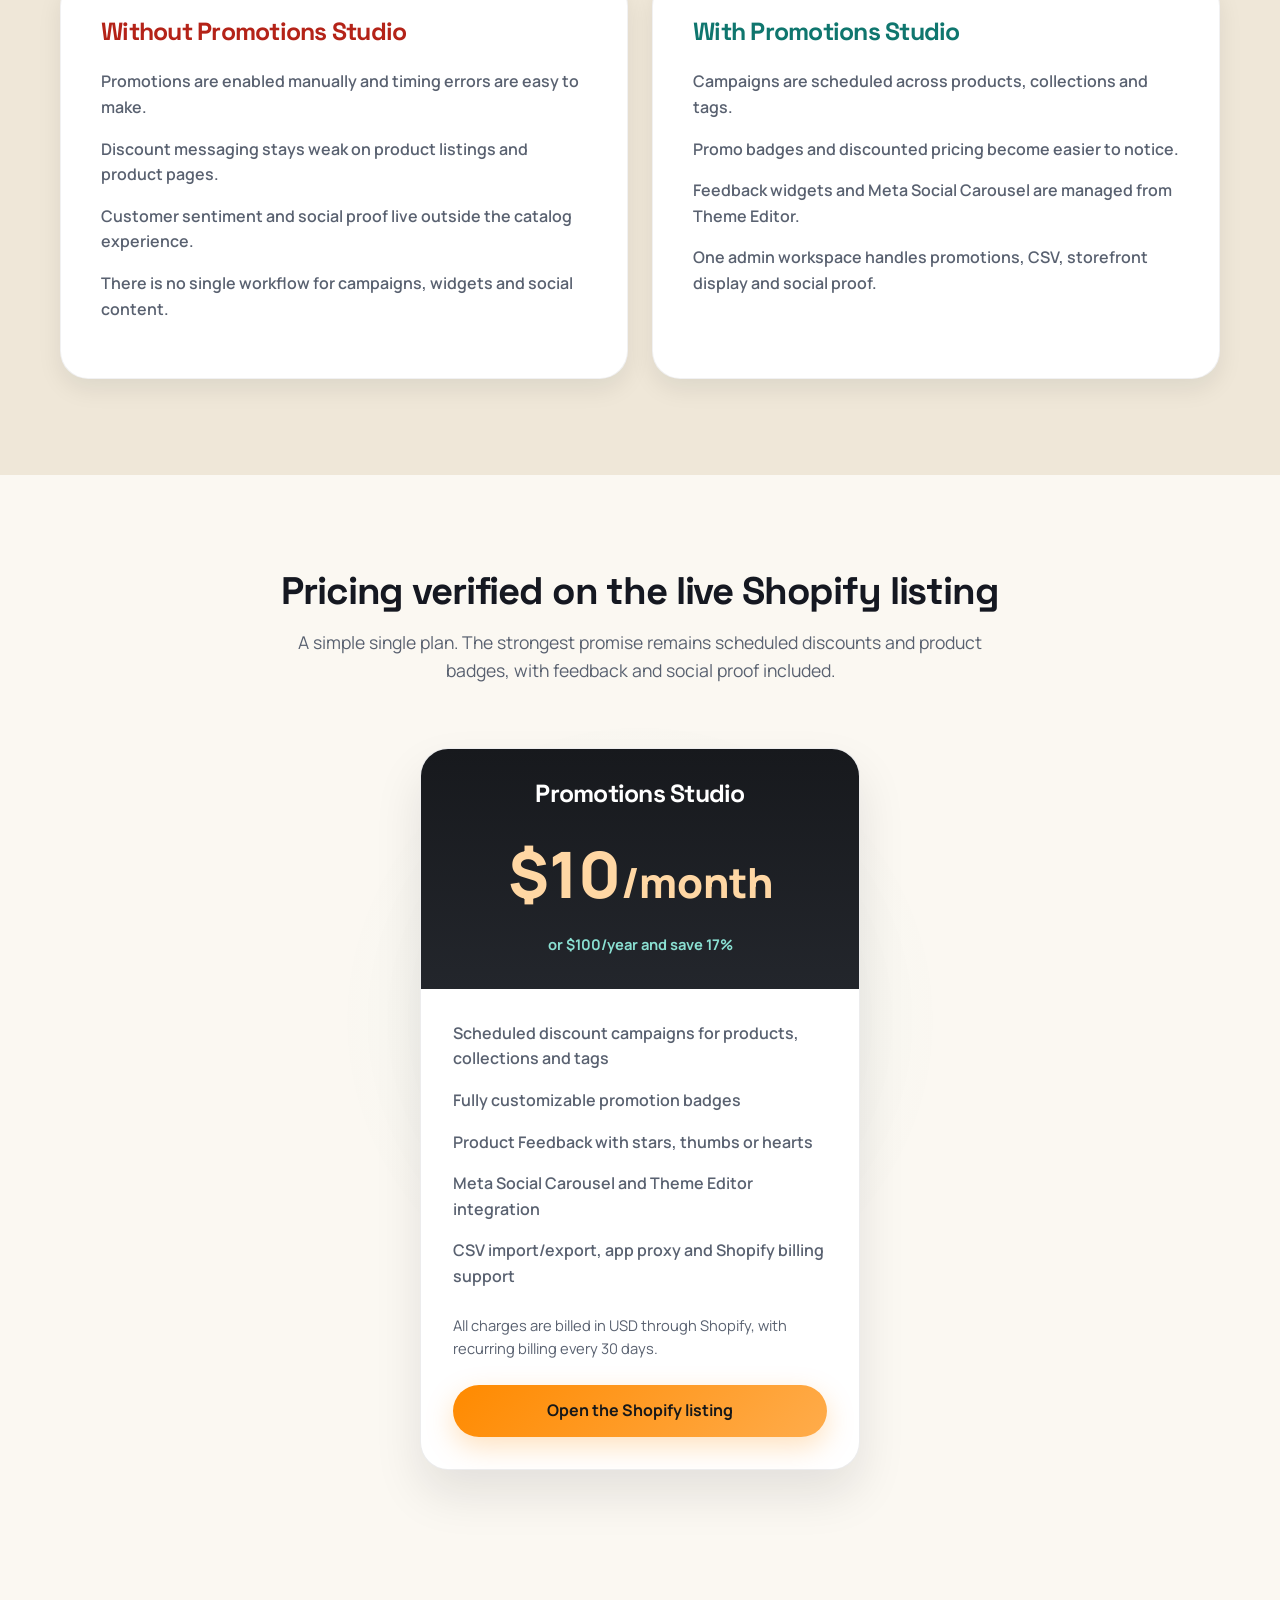
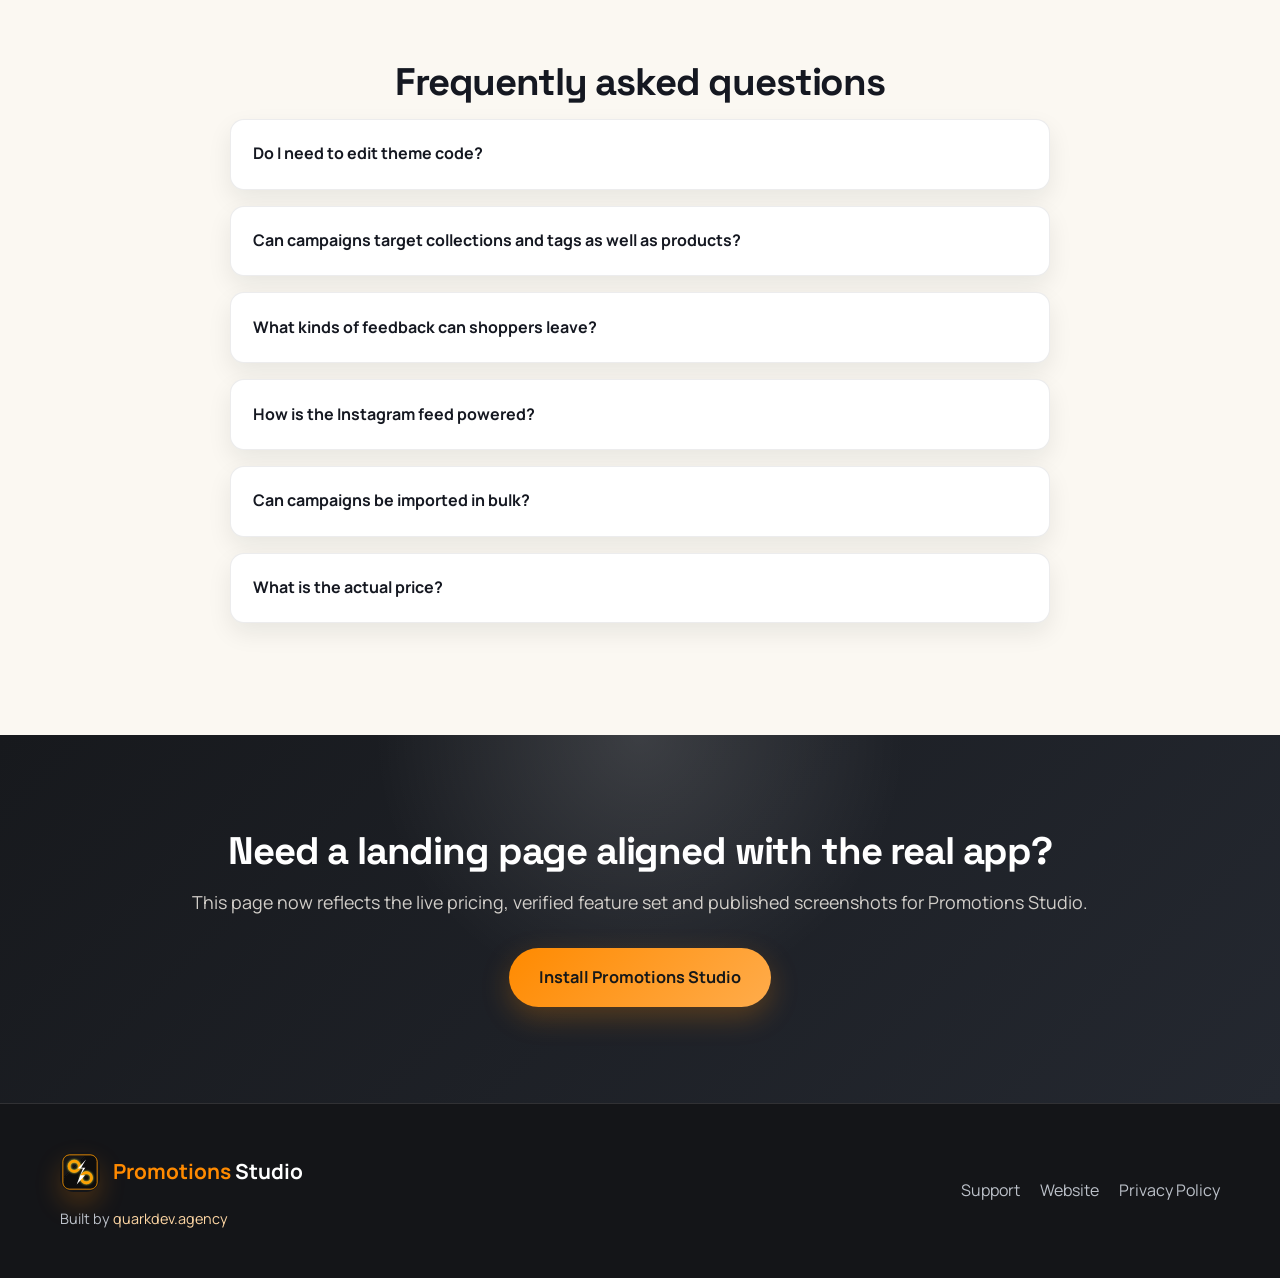
==== commit e6c98a4c: "Align landing, domain, and social assets" ====
--- a/index-en.html
+++ b/index-en.html
@@ -3,18 +3,72 @@
 <head>
     <meta charset="UTF-8">
     <meta name="viewport" content="width=device-width, initial-scale=1.0">
-    <title>Promotions Studio | Scheduled discounts, badges, feedback and Instagram feed for Shopify</title>
-    <meta name="description" content="Promotions Studio helps Shopify merchants schedule discounts, customize product badges, collect feedback and display a Meta Social Carousel from one app.">
+    <title>Promotions Studio | Scheduled discounts and custom product badges for Shopify</title>
+    <meta name="description" content="Promotions Studio helps Shopify merchants schedule discounts across products, collections and tags, show custom product badges, and manage feedback plus social proof from one app.">
+    <meta name="robots" content="index,follow">
+    <meta name="theme-color" content="#141518">
+    <link rel="icon" href="assets/favicon.png" type="image/png">
+    <link rel="icon" href="assets/promotions-studio-icon.svg" type="image/svg+xml">
+    <link rel="shortcut icon" href="assets/favicon.png" type="image/png">
+    <link rel="apple-touch-icon" href="assets/favicon.png">
+    <link rel="canonical" href="/index-en.html">
+    <link rel="alternate" hreflang="it" href="/">
+    <link rel="alternate" hreflang="en" href="/index-en.html">
+    <link rel="alternate" hreflang="x-default" href="/">
+    <meta property="og:type" content="website">
+    <meta property="og:site_name" content="Promotions Studio">
+    <meta property="og:locale" content="en_US">
+    <meta property="og:title" content="Promotions Studio | Scheduled discounts and custom product badges for Shopify">
+    <meta property="og:description" content="Schedule Shopify discounts, show custom product badges, and use feedback plus social proof as supporting modules from one app.">
+    <meta property="og:url" content="https://promotions-studio.art/index-en.html">
+    <meta property="og:image" content="https://promotions-studio.art/assets/social-card.png">
+    <meta property="og:image:secure_url" content="https://promotions-studio.art/assets/social-card.png">
+    <meta property="og:image:type" content="image/png">
+    <meta property="og:image:width" content="1200">
+    <meta property="og:image:height" content="630">
+    <meta property="og:image:alt" content="Promotions Studio social card with app logo, discount campaign message and dashboard preview">
+    <meta name="twitter:card" content="summary_large_image">
+    <meta name="twitter:title" content="Promotions Studio | Scheduled discounts and custom product badges for Shopify">
+    <meta name="twitter:description" content="A bilingual landing page focused on the strongest Promotions Studio acquisition angle: scheduled discounts and custom product badges.">
+    <meta name="twitter:image" content="https://promotions-studio.art/assets/social-card.png">
+    <meta name="twitter:image:alt" content="Promotions Studio social card with app logo, discount campaign message and dashboard preview">
     <link rel="preconnect" href="https://fonts.googleapis.com">
     <link rel="preconnect" href="https://fonts.gstatic.com" crossorigin>
     <link href="https://fonts.googleapis.com/css2?family=Manrope:wght@400;500;600;700;800&family=Space+Grotesk:wght@500;700&display=swap" rel="stylesheet">
     <link rel="stylesheet" href="style.css">
+    <script type="application/ld+json">
+        {
+            "@context": "https://schema.org",
+            "@type": "SoftwareApplication",
+            "name": "Promotions Studio",
+            "applicationCategory": "BusinessApplication",
+            "operatingSystem": "Shopify",
+            "description": "Promotions Studio helps Shopify merchants schedule discounts across products, collections and tags, show custom product badges, and manage feedback plus social proof.",
+            "brand": {
+                "@type": "Brand",
+                "name": "Quark"
+            },
+            "publisher": {
+                "@type": "Organization",
+                "name": "quarkdev.agency",
+                "url": "https://quarkdev.agency"
+            },
+            "offers": {
+                "@type": "Offer",
+                "price": "10",
+                "priceCurrency": "USD",
+                "description": "Monthly plan"
+            },
+            "sameAs": "https://apps.shopify.com/promotions-studio?locale=en"
+        }
+    </script>
 </head>
-<body>
+<body data-page-language="en">
     <nav class="navbar">
         <div class="container nav-container">
             <div class="logo">
-                <span class="logo-accent">Promotions</span> Studio
+                <img src="assets/promotions-studio-icon.svg" alt="" class="logo-mark" width="40" height="40">
+                <span><span class="logo-accent">Promotions</span> Studio</span>
             </div>
             <div class="nav-links">
                 <a href="#features">Features</a>
@@ -23,10 +77,10 @@
             </div>
             <div class="nav-actions">
                 <div class="language-switch" aria-label="Select language">
-                    <a href="index.html" class="lang-link" lang="it">IT</a>
-                    <a href="index-en.html" class="lang-link is-active" lang="en">EN</a>
-                </div>
-                <a href="https://apps.shopify.com/promotions-studio?locale=en&utm_source=quarkdev.agency&utm_medium=homepage&utm_campaign=promotions_studio" class="btn btn-primary nav-btn" target="_blank" rel="noopener">Install on Shopify</a>
+                    <a href="index.html" class="lang-link" lang="it" data-track="language_switch_it">IT</a>
+                    <a href="index-en.html" class="lang-link is-active" lang="en" data-track="language_switch_en">EN</a>
+                </div>
+                <a href="https://apps.shopify.com/promotions-studio?locale=en&utm_source=quarkdev.agency&utm_medium=homepage&utm_campaign=promotions_studio" class="btn btn-primary nav-btn" target="_blank" rel="noopener" data-track="cta_nav_install" data-conversion="install" data-pass-query="true">Install on Shopify</a>
             </div>
         </div>
     </nav>
@@ -34,17 +88,34 @@
     <header class="hero">
         <div class="container hero-container">
             <div class="hero-content">
-                <span class="eyebrow">Shopify app verified against code and App Store listing</span>
-                <h1>Scheduled discounts, product badges, feedback and Instagram feed. <br><span class="text-gradient">All inside one Shopify app.</span></h1>
-                <p>Promotions Studio helps merchants launch campaigns across products, collections and tags, display fully customizable badges, collect shopper feedback with stars, thumbs or hearts, and add a Meta Social Carousel to product pages.</p>
+                <span class="eyebrow">Scheduled discounts + custom product badges</span>
+                <h1>Scheduled discounts and custom product badges. <br><span class="text-gradient">The strongest acquisition angle for Promotions Studio.</span></h1>
+                <p>Promotions Studio helps merchants launch campaigns across products, collections and tags, coordinate discounted pricing with compare-at prices, and display fully customizable badges. Product feedback and social proof stay available as secondary modules inside the same app admin.</p>
                 <div class="hero-actions">
-                    <a href="https://apps.shopify.com/promotions-studio?locale=en&utm_source=quarkdev.agency&utm_medium=homepage&utm_campaign=promotions_studio" class="btn btn-primary btn-large" target="_blank" rel="noopener">Open the Shopify listing</a>
-                    <a href="#features" class="btn btn-secondary btn-large">See the features</a>
+                    <a href="https://apps.shopify.com/promotions-studio?locale=en&utm_source=quarkdev.agency&utm_medium=homepage&utm_campaign=promotions_studio" class="btn btn-primary btn-large" target="_blank" rel="noopener" data-track="cta_hero_shopify_listing" data-conversion="install" data-pass-query="true">Open the Shopify listing</a>
+                    <a href="#features" class="btn btn-secondary btn-large" data-track="cta_hero_features">See the features</a>
                 </div>
                 <div class="trust-microcopy">
                     <span>Products, collections and tags</span>
-                    <span>App blocks + Theme Editor</span>
+                    <span>Compare-at price + badges</span>
                     <span>$10/month or $100/year</span>
+                </div>
+                <div class="logo-gallery reveal" aria-label="Promotions Studio logo visuals">
+                    <figure class="logo-tile logo-tile-dark">
+                        <img src="assets/promotions-studio-icon.svg" alt="Promotions Studio logo on dark background" class="logo-showcase" width="84" height="84">
+                        <figcaption>App icon</figcaption>
+                    </figure>
+                    <figure class="logo-tile logo-tile-soft">
+                        <img src="assets/promotions-studio-icon.svg" alt="Promotions Studio logo for Shopify landing page" class="logo-showcase" width="84" height="84">
+                        <figcaption>Shopify-ready</figcaption>
+                    </figure>
+                    <figure class="logo-tile logo-tile-light">
+                        <div class="logo-wordmark-wrap">
+                            <span class="shopify-pill">Shopify App Store</span>
+                            <img src="assets/promotions-studio-icon.svg" alt="Promotions Studio logo for Cloudflare Pages" class="logo-showcase logo-showcase-small" width="64" height="64">
+                        </div>
+                        <figcaption>Cloudflare Pages</figcaption>
+                    </figure>
                 </div>
             </div>
             <div class="hero-visual">
@@ -96,8 +167,8 @@
     <section class="solution-section">
         <div class="container solution-container">
             <div class="solution-content">
-                <h2>One workspace for promotions, feedback and social content</h2>
-                <p>The verified codebase and the live Shopify listing confirm that Promotions Studio ships with distinct modules that work together from the app admin and the Theme Editor.</p>
+                <h2>The core value is scheduled promotions with visible product-page messaging</h2>
+                <p>The verified codebase and the live Shopify listing confirm that Promotions Studio is strongest when presented as a promotions engine for Shopify. Product feedback and social proof remain useful supporting modules, but discounts, compare-at pricing and storefront badges are the primary wedge.</p>
                 <ul class="target-list">
                     <li>Scheduled campaigns with start/end dates, live/scheduled/draft/paused states, and targets for products, collections or tags.</li>
                     <li>Promotion badges with customizable color, font, placement, radius, padding and storefront text.</li>
@@ -137,7 +208,7 @@
                 <div class="feature-text">
                     <span class="feature-kicker">Social proof</span>
                     <h3>Bring a Meta Social Carousel into the product page</h3>
-                    <p>Promotions Studio includes a dedicated social module with preview, Meta API settings and a theme section for storefront placement. In practice, merchants can place Instagram-inspired content directly inside the store to strengthen trust, inspiration and time on page.</p>
+                    <p>Promotions Studio also includes a dedicated social module with preview, Meta API settings or external feed support, and a theme section for storefront placement. In practice, merchants can add social content inside the store as trust support without turning it into the main acquisition message.</p>
                 </div>
                 <div class="feature-visual">
                     <img src="assets/real/instagram-carousel.png" alt="Meta Social Carousel preview in Promotions Studio" class="mockup-img glass-effect" loading="lazy">
@@ -176,7 +247,7 @@
         <div class="container">
             <div class="section-header text-center">
                 <h2>Pricing verified on the live Shopify listing</h2>
-                <p>A simple single plan that is easy to communicate in Google Ads and landing page copy.</p>
+                <p>A simple single plan. The strongest promise remains scheduled discounts and product badges, with feedback and social proof included.</p>
             </div>
             <div class="pricing-card">
                 <div class="pricing-header">
@@ -193,7 +264,7 @@
                         <li>CSV import/export, app proxy and Shopify billing support</li>
                     </ul>
                     <p class="pricing-note">All charges are billed in USD through Shopify, with recurring billing every 30 days.</p>
-                    <a href="https://apps.shopify.com/promotions-studio?locale=en&utm_source=quarkdev.agency&utm_medium=homepage&utm_campaign=promotions_studio" class="btn btn-primary btn-full" target="_blank" rel="noopener">Open the Shopify listing</a>
+                    <a href="https://apps.shopify.com/promotions-studio?locale=en&utm_source=quarkdev.agency&utm_medium=homepage&utm_campaign=promotions_studio" class="btn btn-primary btn-full" target="_blank" rel="noopener" data-track="cta_pricing_shopify_listing" data-conversion="install" data-pass-query="true">Open the Shopify listing</a>
                 </div>
             </div>
         </div>
@@ -235,24 +306,29 @@
         <div class="container">
             <h2>Need a landing page aligned with the real app?</h2>
             <p>This page now reflects the live pricing, verified feature set and published screenshots for Promotions Studio.</p>
-            <a href="https://apps.shopify.com/promotions-studio?locale=en&utm_source=quarkdev.agency&utm_medium=homepage&utm_campaign=promotions_studio" class="btn btn-primary btn-large" target="_blank" rel="noopener">Install Promotions Studio</a>
+            <a href="https://apps.shopify.com/promotions-studio?locale=en&utm_source=quarkdev.agency&utm_medium=homepage&utm_campaign=promotions_studio" class="btn btn-primary btn-large" target="_blank" rel="noopener" data-track="cta_final_install" data-conversion="install" data-pass-query="true">Install Promotions Studio</a>
         </div>
     </section>
 
     <footer>
         <div class="container footer-container">
             <div class="footer-brand">
-                <span class="logo-accent">Promotions</span> Studio
+                <div class="footer-brand-heading">
+                    <img src="assets/promotions-studio-icon.svg" alt="" class="footer-logo-mark" width="40" height="40">
+                    <span><span class="logo-accent">Promotions</span> Studio</span>
+                </div>
                 <p>Built by <a href="https://quarkdev.agency" target="_blank" rel="noopener">quarkdev.agency</a></p>
             </div>
             <div class="footer-links">
-                <a href="mailto:quarkteam00@gmail.com">Support</a>
-                <a href="https://quarkdev.agency" target="_blank" rel="noopener">Website</a>
-                <a href="https://promostudio.quarkdev.agency/privacy-policy" target="_blank" rel="noopener">Privacy Policy</a>
+                <a href="mailto:quarkteam00@gmail.com" data-track="footer_support">Support</a>
+                <a href="https://quarkdev.agency" target="_blank" rel="noopener" data-track="footer_website">Website</a>
+                <a href="https://promostudio.quarkdev.agency/privacy-policy" target="_blank" rel="noopener" data-track="footer_privacy">Privacy Policy</a>
             </div>
         </div>
     </footer>
 
+    <script src="tracking-config.js"></script>
+    <script src="analytics.js"></script>
     <script src="script.js"></script>
 </body>
 </html>
--- a/style.css
+++ b/style.css
@@ -188,10 +188,22 @@
 }
 
 .logo {
+    display: inline-flex;
+    align-items: center;
+    gap: 0.8rem;
     color: white;
     font-family: var(--font-display);
     font-size: 1.45rem;
     font-weight: 700;
+}
+
+.logo-mark,
+.footer-logo-mark {
+    width: 40px;
+    height: 40px;
+    border-radius: 14px;
+    box-shadow: 0 12px 26px rgba(255, 138, 0, 0.22);
+    flex: 0 0 auto;
 }
 
 .logo-accent {
@@ -305,6 +317,85 @@
     font-weight: 600;
 }
 
+.logo-gallery {
+    display: grid;
+    grid-template-columns: repeat(3, minmax(0, 1fr));
+    gap: 1rem;
+    max-width: 820px;
+    margin: 2rem auto 0;
+}
+
+.logo-tile {
+    min-height: 190px;
+    display: flex;
+    flex-direction: column;
+    justify-content: space-between;
+    gap: 1rem;
+    padding: 1.25rem;
+    border-radius: 24px;
+    border: 1px solid rgba(255, 255, 255, 0.14);
+    box-shadow: var(--shadow-lg);
+    text-align: left;
+}
+
+.logo-tile-dark {
+    background: linear-gradient(160deg, rgba(255, 255, 255, 0.08), rgba(10, 11, 14, 0.92));
+}
+
+.logo-tile-soft {
+    background: linear-gradient(160deg, rgba(255, 168, 73, 0.26), rgba(22, 26, 34, 0.82));
+}
+
+.logo-tile-light {
+    background: linear-gradient(160deg, rgba(255, 255, 255, 0.96), rgba(247, 240, 228, 0.9));
+    border-color: rgba(21, 24, 33, 0.1);
+    color: var(--text-dark);
+}
+
+.logo-showcase {
+    width: 84px;
+    height: 84px;
+}
+
+.logo-showcase-small {
+    width: 64px;
+    height: 64px;
+}
+
+.logo-wordmark-wrap {
+    display: flex;
+    flex-direction: column;
+    align-items: flex-start;
+    gap: 1rem;
+}
+
+.shopify-pill {
+    display: inline-flex;
+    align-items: center;
+    justify-content: center;
+    min-height: 42px;
+    padding: 0.7rem 1rem;
+    border-radius: 999px;
+    background: #95bf47;
+    color: #0d2117;
+    font-size: 0.86rem;
+    font-weight: 800;
+    letter-spacing: 0.08em;
+    text-transform: uppercase;
+}
+
+.logo-tile figcaption {
+    color: rgba(255, 250, 243, 0.82);
+    font-size: 0.82rem;
+    font-weight: 800;
+    letter-spacing: 0.12em;
+    text-transform: uppercase;
+}
+
+.logo-tile-light figcaption {
+    color: rgba(21, 24, 33, 0.72);
+}
+
 .hero-visual {
     max-width: 1080px;
     margin: 0 auto;
@@ -622,6 +713,15 @@
     margin-top: 0.5rem;
 }
 
+.footer-brand-heading {
+    display: inline-flex;
+    align-items: center;
+    gap: 0.8rem;
+    font-family: var(--font-display);
+    font-size: 1.3rem;
+    font-weight: 700;
+}
+
 .footer-brand a {
     color: #ffd7a4;
     text-decoration: none;
@@ -643,6 +743,10 @@
 }
 
 @media (max-width: 900px) {
+    .logo-gallery {
+        grid-template-columns: 1fr;
+    }
+
     .hero-shot-grid {
         grid-template-columns: 1fr;
     }
@@ -694,6 +798,12 @@
     .nav-links {
         display: none;
     }
+
+    .logo-tile,
+    .logo-wordmark-wrap {
+        align-items: center;
+        text-align: center;
+    }
 }
 
 .reveal {
